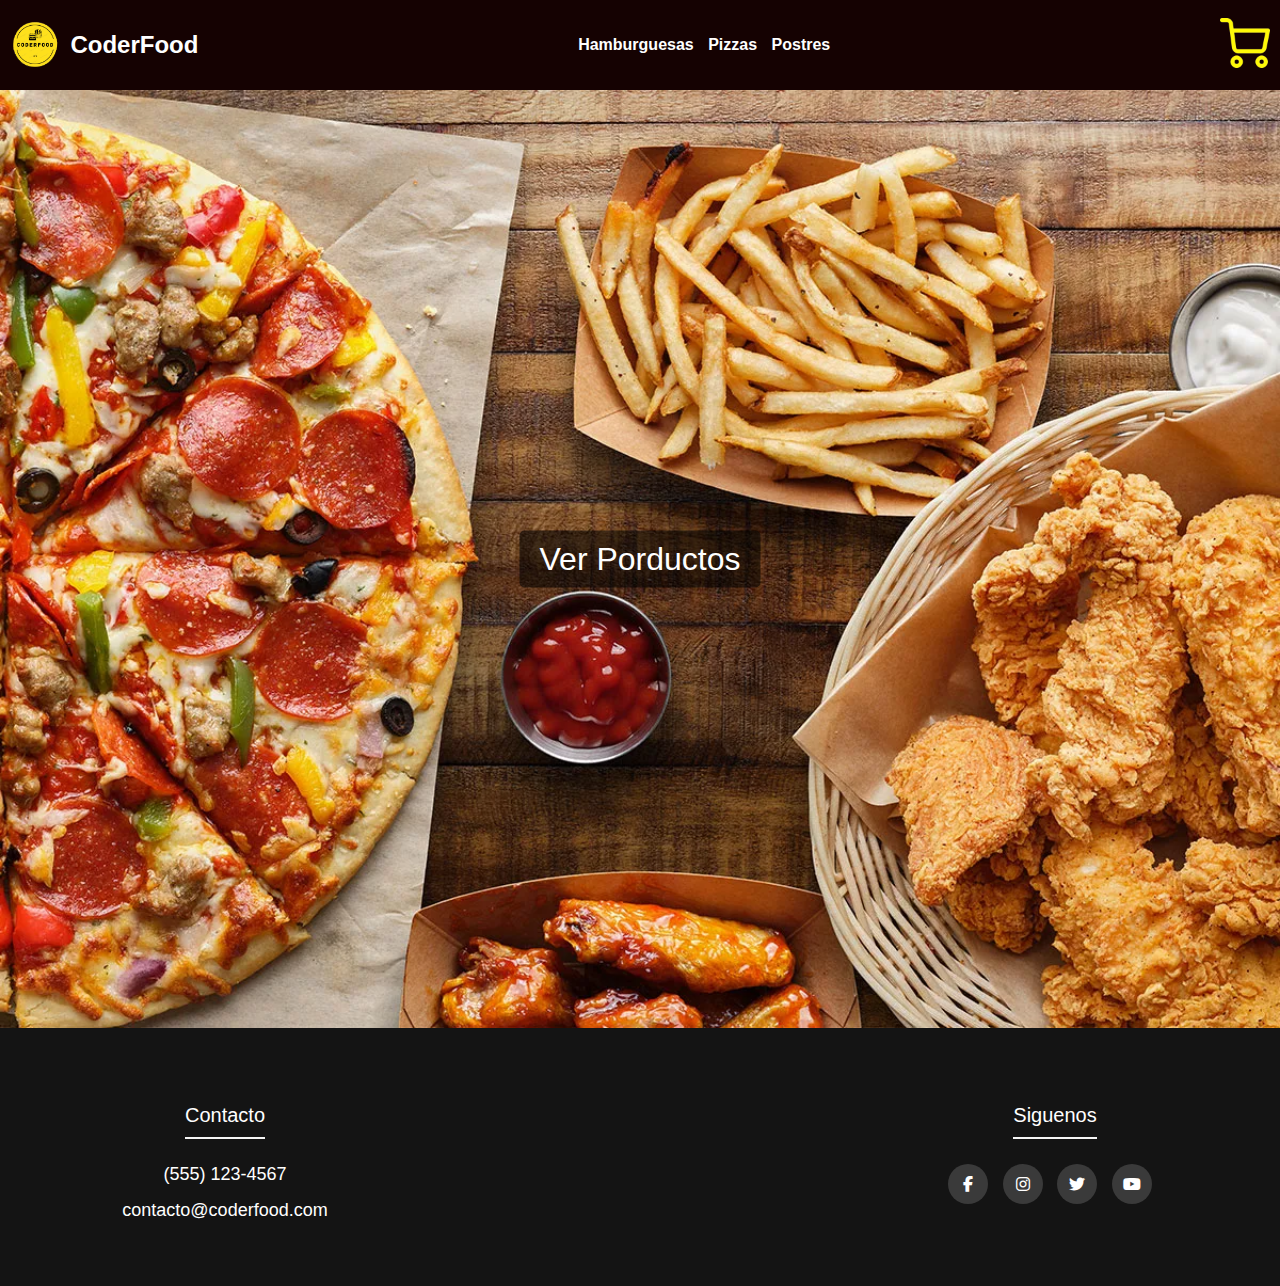
==== index.html @ e6b908ad "Creacion de mi Proyecto" ====
<!DOCTYPE html>
<html lang="es">
    <head>
        <meta charset="UTF-8">
        <meta name="viewport" content="width=device-width, initial-scale=1.0">
        <title>CoderFood | hamburguesas</title>
        <link rel="stylesheet" href="./css/style.css">
        <link rel="stylesheet" href="https://cdnjs.cloudflare.com/ajax/libs/font-awesome/6.2.1/css/all.min.css">
    </head>
<body>
    <header>
        <a href="#" class="logo">
            <img src="./assets/images/Logo.png" alt="logo de la pagin">
            <h2 class="nombre-empresa">CoderFood</h2>
        </a>
        <div>
            <nav>
                <a href="./pages/hamburguesas.html" class="nav-link">Hamburguesas</a>
                <a href="./pages/pizzas.html" class="nav-link">Pizzas</a>
                <a href="./pages/postres.html" class="nav-link">Postres</a>
                
            </nav>
        </div>
        <div>
            <a href="pages/carrito.html"> 
                <img src="./assets/images/carrito.png" alt="" class="carrito">
            </a>
        </div>
    </header>
    <main>
        <div class="imagen-inicio">
            <img src="./assets/images/imagen_inicio.png" alt="imagen-inicio">
            <div class="boton-container">
                <a href="./pages/hamburguesas.html" class="boton">Ver Porductos</a>
            </div>
        </div>
    </main>
    <footer class="footer">
        <div class="container">
            <div class="footer-row">
                <div class="footer-links">
                    <h4>Contacto</h4>
                    <ul>
                        <li>(555) 123-4567</li>
                        <li>contacto@coderfood.com</li>
                    </ul>
                </div>
                <div class="footer-links">
                    <h4>Siguenos</h4>
                    <div class="social-link">
                        <a href="#" class="fab fa-facebook-f"><i></i></a>
                        <a href="#" class="fab fa-instagram"><i></i></a>
                        <a href="#" class="fab fa-twitter"><i></i></a>
                        <a href="#" class="fab fa-youtube"><i></i></a>
                    </div>
                </div>
            </div>
        </div>
    </footer>
</body>
</html>
---- css/style.css ----
body {
    background-color: #150202; 
    margin: 0;
    padding: 0;
    font-family: sans-serif;
}


a{
    text-decoration: none;
    color: rgb(255, 255, 255);
}

header{
    display: flex;
    justify-content: space-between;
    min-height: 70px;
    background-color: #150202;
    align-items: center;
    padding: 10px;
}

.logo{
    display: flex;
    align-items: center;
}

.carrito{
    height: 50px;
}

.logo img{
    height: 50px;
    margin-right: 10px;
}

nav a{
    font-weight: 600;
    padding-right: 10px;
}

nav a:hover{
    color: rgb(204, 204, 204);
}

.imagen-inicio {
    position: relative;
    width: 100%;
    height: auto;
}

.imagen-inicio img {
    width: 100%;
    height: auto;
    display: block;
}

.boton-container {
    position: absolute;
    top: 50%;
    left: 50%;
    text-align: center; 
    transform: translate(-50%, -50%);
}

.boton {
    background-color: #00000091; 
    color: white; 
    padding: 10px 20px; 
    text-decoration: none; 
    border-radius: 5px; 
    font-size: 2em; 
    display: inline-block; 
}


.promos {
    color: white;
    text-align: center;
}

.contenedor {
    background-color: #272424; /* Color gris */
    width: 70%;
    margin: 0 auto; /* Centrando el div */
    padding: 20px;
    box-sizing: border-box;
    text-align: center;
    color: rgb(255, 255, 255);
    display: flex;
    justify-content: space-between; 
    flex-wrap: wrap; 
}

.producto {
    background-color: rgb(189, 189, 189); 
    width: 35%; 
    padding: 15px;
    box-sizing: border-box;
    color: black;
    text-align: center;
    margin-bottom: 20px;
    border-radius: 8px;
}

.imagen {
    width: 100%; 
    height: 150px; 
    object-fit: cover; 
    margin-bottom: 10px;
}

.precio {
    font-size: 1.4em;
    font-family: sans-serif;
    margin: 10px 0;
}

.boton-compra {
    background-color: #000000e3; 
    color: white;
    padding: 10px 20px;
    border: none;
    cursor: pointer;
    border-radius: 5px;
}

.boton-compra:hover {
    background-color: #313131; /* Cambio de color al pasar el cursor */
}

/* Estilos para la sección de más productos (3 por fila) */
.mas-productos {
    background-color: #150202; /* Fondo gris oscuro */
    width: 70%;
    margin: 20px auto; /* Centrando el div */
    padding: 20px;
    box-sizing: border-box;
    display: flex;
    justify-content: space-between; /* Mantiene el espaciado entre productos */
    flex-wrap: wrap; /* Permite que se envuelvan los productos */
}



.mas-productos .producto {
    width: 30%; /* Ajuste para que quepan 3 productos por fila */
}

.container{
    max-width: 1200px;
    margin: 0 auto;
}

.footer{
    background-color: #141414;
    padding: 30px 0;
}

.footer-row{
    display: flex;
    flex-wrap: wrap;
    justify-content: space-between;
}

.footer-links{
    width: 25%;
    padding: 0 15px;
    margin: 20px;
    text-align: center;

}

.footer-links ul {
    list-style: none; /* Elimina los puntos de la lista */
    padding: 0; /* Elimina el padding por defecto */
    margin: 0; /* Elimina el margen por defecto */
}

.footer-links h4{
    font-size: 20px;
    color: rgb(255, 255, 255);
    margin-bottom: 25px;
    font-weight: 500;
    border-bottom: 2px solid whitesmoke;
    padding-bottom: 10px;
    display: inline-block;
}

.footer-links ul li a{
    font-size: 18px;
    text-decoration: none;
    color: rgb(255, 255, 255);
    display: block;
    margin-bottom: 15px;

}

.footer-links ul li{
    font-size: 18px;
    text-decoration: none;
    color: rgb(255, 255, 255);
    display: block;
    margin-bottom: 15px;

}

.social-link a{
    display: inline-block;
    min-height: 40px;
    width: 40px;
    background-color: rgb(58, 58, 58);
    margin: 0 10px 10px 0;
    text-align: center;
    line-height: 40px;
    border-radius: 50%;
    color: white;

}

.carrito-contenedor {
    background-color: #272424;
    padding: 20px;
    width: 70%;
    margin: 20px auto;
    border-radius: 8px;
    text-align: center;
    color: white;
}

.carrito-titulo {
    color: white;
    margin-bottom: 20px;
    font-size: 1.8em;
    font-weight: bold;
}

.carrito-productos {
    display: flex;
    flex-direction: column;
    margin-bottom: 20px;
}

.producto-carrito {
    display: flex;
    justify-content: space-between;
    background-color: #3d3d3d;
    padding: 10px;
    margin-bottom: 15px;
    border-radius: 5px;
    align-items: center;
}

.imagen-carrito {
    width: 80px;
    height: 80px;
    object-fit: cover;
    border-radius: 5px;
}

.detalles-carrito {
    flex: 1;
    margin-left: 15px;
    text-align: left;
}

.carrito-boton-finalizar {
    background-color: #000000;
    color: white;
    padding: 10px 20px;
    border: none;
    cursor: pointer;
    border-radius: 5px;
    margin-top: 20px;
}

.carrito-boton-finalizar:hover {
    background-color: #a52a2a;
}


/* Media query para pantallas pequeñas */
@media (max-width: 768px) {
    .contenedor {
        width: 60%; /* Ajusta el ancho del contenedor en pantallas pequeñas */
        display: block; /* Cambiar a bloque para apilar los productos */
    }
    .contenedor .producto {
        width: 100%; /* Los productos ocupan todo el ancho y se apilan */
        margin-bottom: 20px; /* Espacio entre productos apilados */
    }
    .mas-productos {
        width: 70%; /* Ancho del contenedor para más productos */
        display: block; /* Cambia a bloque para apilar los productos */
    }
    .mas-productos .producto {
        width: 100%; /* Los productos ocupan todo el ancho y se apilan */
        margin-bottom: 20px; /* Espacio entre productos apilados */
    }
    header{
        flex-direction: column;
    }

    nav{
        padding: 10px 0px;
    }
    .footer-row{
        text-align: center;
    }

    .footer-links{
        width: 100%;
        margin-bottom: 30px;
    }
}

@media (max-width: 480px) {
    header {
        flex-direction: column; /* Apilar elementos en el header */
        align-items: center; /* Centrar los elementos */
    }

    .logo img {
        height: 40px; /* Ajustar el tamaño del logo */
    }

    .nav-link {
        font-size: 14px; /* Reducir el tamaño de las fuentes de navegación */
        padding: 5px; /* Espaciado más pequeño */
    }

    .carrito {
        height: 40px; /* Ajustar el tamaño del icono del carrito */
    }

    .imagen-inicio img {
        width: 100%; /* Asegurarse de que la imagen ocupe el ancho completo */
        height: auto; /* Mantener la relación de aspecto */
    }

    .boton {
        font-size: 1.5em; /* Ajustar el tamaño del botón */
        padding: 8px 16px; /* Ajustar el padding del botón */
    }

    .footer-links {
        width: 100%; /* Hacer que los enlaces del footer ocupen todo el ancho */
        margin: 10px 0; /* Espaciado entre enlaces del footer */
    }
}
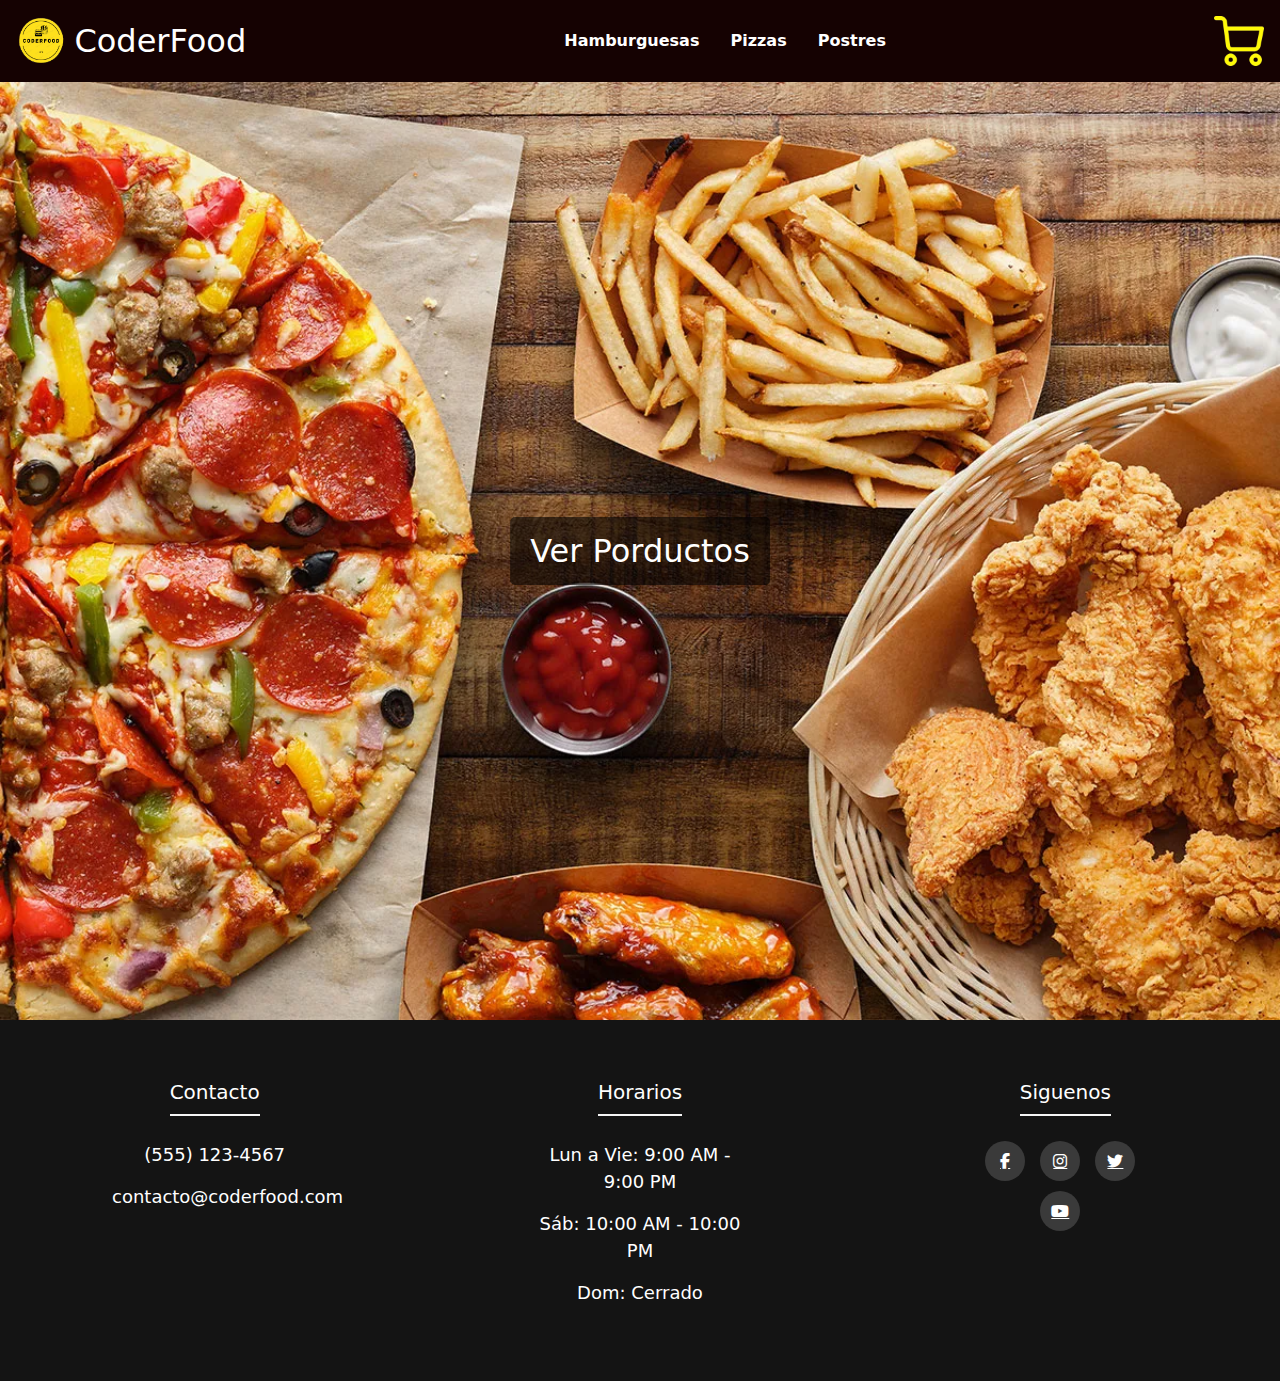
==== commit 35d5f8a6: "Implementacion de bootstrap en le header y grids" ====
--- a/index.html
+++ b/index.html
@@ -6,26 +6,22 @@
         <title>CoderFood | hamburguesas</title>
         <link rel="stylesheet" href="./css/style.css">
         <link rel="stylesheet" href="https://cdnjs.cloudflare.com/ajax/libs/font-awesome/6.2.1/css/all.min.css">
+        <link href="https://cdn.jsdelivr.net/npm/bootstrap@5.3.0-alpha1/dist/css/bootstrap.min.css" rel="stylesheet">
     </head>
 <body>
-    <header>
-        <a href="#" class="logo">
-            <img src="./assets/images/Logo.png" alt="logo de la pagin">
-            <h2 class="nombre-empresa">CoderFood</h2>
+    <header class="container-fluid custom-header text-white d-flex justify-content-between align-items-center p-3">
+        <a href="index.html" class="d-flex align-items-center text-decoration-none text-white">
+            <img src="./assets/images/Logo.png" alt="logo" class="me-2" style="height: 50px;">
+            <h2 class="mb-0">CoderFood</h2>
         </a>
-        <div>
-            <nav>
-                <a href="./pages/hamburguesas.html" class="nav-link">Hamburguesas</a>
-                <a href="./pages/pizzas.html" class="nav-link">Pizzas</a>
-                <a href="./pages/postres.html" class="nav-link">Postres</a>
-                
-            </nav>
-        </div>
-        <div>
-            <a href="pages/carrito.html"> 
-                <img src="./assets/images/carrito.png" alt="" class="carrito">
-            </a>
-        </div>
+        <nav>
+            <a href="./pages/hamburguesas.html" class="text-white me-3 text-decoration-none">Hamburguesas</a>
+            <a href="./pages/pizzas.html" class="text-white me-3 text-decoration-none">Pizzas</a>
+            <a href="./pages/postres.html" class="text-white text-decoration-none">Postres</a>
+        </nav>
+        <a href="./pages/carrito.html">
+            <img src="./assets/images/carrito.png" alt="Carrito" class="carrito" style="height: 50px;">
+        </a>
     </header>
     <main>
         <div class="imagen-inicio">
@@ -46,6 +42,14 @@
                     </ul>
                 </div>
                 <div class="footer-links">
+                    <h4>Horarios</h4>
+                    <ul>
+                        <li>Lun a Vie: 9:00 AM - 9:00 PM</li>
+                        <li>Sáb: 10:00 AM - 10:00 PM</li>
+                        <li>Dom: Cerrado</li>
+                    </ul>
+                </div>
+                <div class="footer-links">
                     <h4>Siguenos</h4>
                     <div class="social-link">
                         <a href="#" class="fab fa-facebook-f"><i></i></a>
--- a/css/style.css
+++ b/css/style.css
@@ -1,5 +1,5 @@
 body {
-    background-color: #150202; 
+    background-color: #150202 !important; 
     margin: 0;
     padding: 0;
     font-family: sans-serif;
@@ -18,6 +18,10 @@
     background-color: #150202;
     align-items: center;
     padding: 10px;
+}
+
+.custom-header {
+    background-color: #150202; /* Color burdeos */
 }
 
 .logo{
@@ -157,24 +161,27 @@
     padding: 30px 0;
 }
 
-.footer-row{
-    display: flex;
-    flex-wrap: wrap;
-    justify-content: space-between;
-}
-
-.footer-links{
-    width: 25%;
-    padding: 0 15px;
-    margin: 20px;
-    text-align: center;
-
+.footer-row {
+    display: grid;
+    grid-template-columns: repeat(auto-fill, minmax(200px, 1fr)); /* Columnas responsivas que ocupan el espacio disponible */
+    gap: 200px; /* Espacio entre columnas */
+    padding: 20px; /* Espacio interno */
+    text-align: center; /* Centrar el texto en cada columna */
+}
+
+.footer-links {
+    padding: 10px; /* Espacio interno en cada columna de enlaces */
+    color: rgb(255, 255, 255); /* Color del texto */
+}
+
+.footer-links h4 {
+    margin-bottom: 15px; /* Espacio debajo del título */
 }
 
 .footer-links ul {
-    list-style: none; /* Elimina los puntos de la lista */
-    padding: 0; /* Elimina el padding por defecto */
-    margin: 0; /* Elimina el margen por defecto */
+    list-style: none;
+    padding: 0; 
+    margin: 0; 
 }
 
 .footer-links h4{
@@ -279,23 +286,22 @@
 }
 
 
-/* Media query para pantallas pequeñas */
 @media (max-width: 768px) {
     .contenedor {
-        width: 60%; /* Ajusta el ancho del contenedor en pantallas pequeñas */
-        display: block; /* Cambiar a bloque para apilar los productos */
+        width: 60%; 
+        display: block;
     }
     .contenedor .producto {
-        width: 100%; /* Los productos ocupan todo el ancho y se apilan */
-        margin-bottom: 20px; /* Espacio entre productos apilados */
+        width: 100%; 
+        margin-bottom: 20px; 
     }
     .mas-productos {
-        width: 70%; /* Ancho del contenedor para más productos */
-        display: block; /* Cambia a bloque para apilar los productos */
+        width: 70%; 
+        display: block; 
     }
     .mas-productos .producto {
-        width: 100%; /* Los productos ocupan todo el ancho y se apilan */
-        margin-bottom: 20px; /* Espacio entre productos apilados */
+        width: 100%; 
+        margin-bottom: 20px; 
     }
     header{
         flex-direction: column;
@@ -304,8 +310,12 @@
     nav{
         padding: 10px 0px;
     }
-    .footer-row{
-        text-align: center;
+
+    .footer-row {
+        display: grid;
+        grid-template-columns: 1fr; 
+        gap: 30px; 
+        padding: 20px;
     }
 
     .footer-links{
